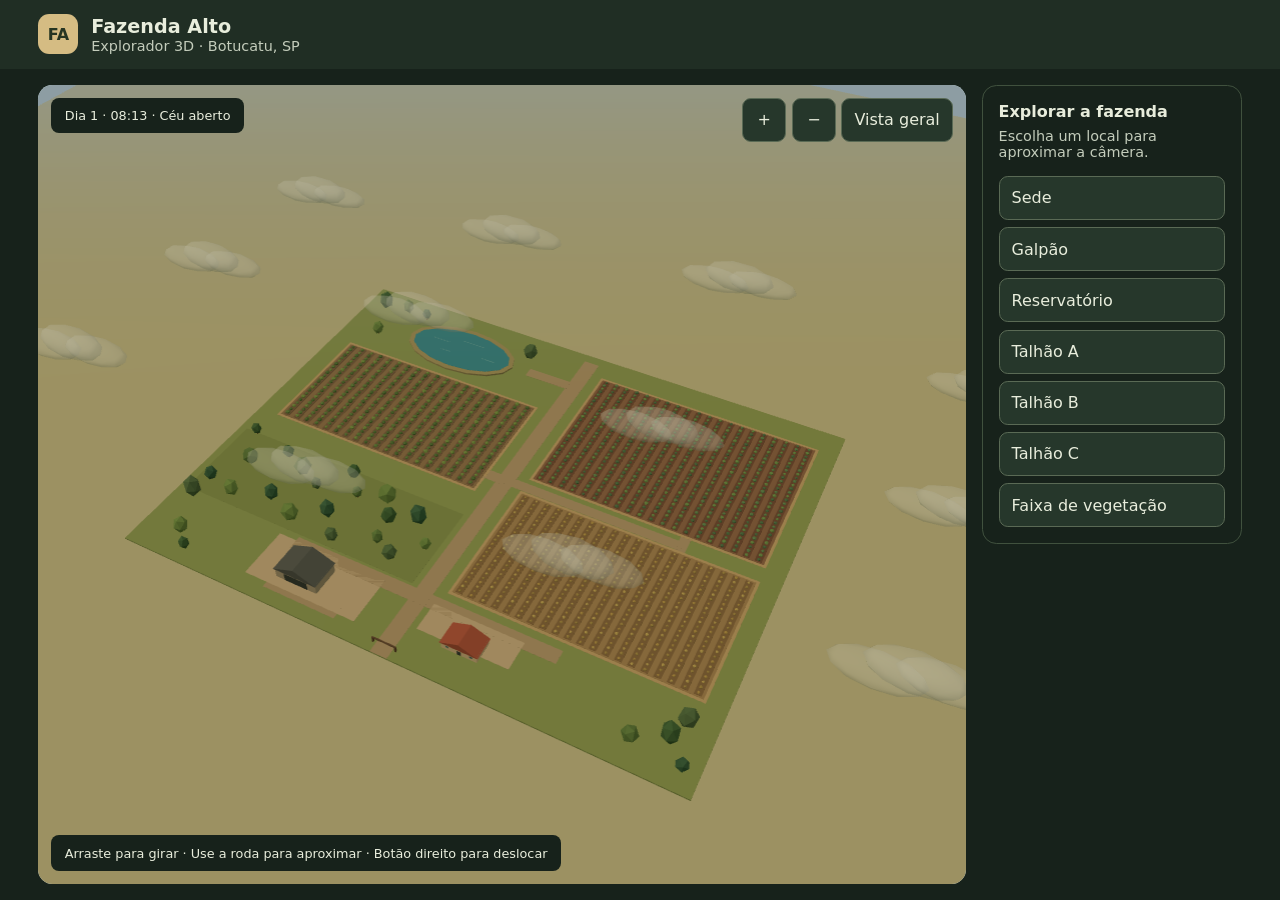
==== simulador/index.html @ 9cf9f793 "Publica maquete 3D, metas e relatórios de solo" ====
<!doctype html>
<html lang="pt-BR">
<head>
  <meta charset="utf-8">
  <meta name="viewport" content="width=device-width, initial-scale=1">
  <meta name="geo.region" content="BR-SP">
  <meta name="geo.placename" content="Botucatu">
  <meta name="geo.position" content="-22.885833;-48.445000">
  <title>Fazenda Alto · Explorador 3D</title>
  <link rel="stylesheet" href="./estilo.css">
  <script type="importmap">
    {"imports":{"three":"./vendor/build/three.module.min.js"}}
  </script>
  <script type="module" src="./camera.js"></script>
</head>
<body>
  <header>
    <span class="marca" aria-hidden="true">FA</span>
    <div><h1>Fazenda Alto</h1><p>Explorador 3D · Botucatu, SP</p></div>
  </header>
  <main>
    <section class="visor" aria-label="Vista tridimensional da fazenda">
      <div id="cena"></div>
      <p id="tempo" aria-label="Clima da fazenda"></p>
      <p id="estado" role="status">Carregando a fazenda…</p>
      <div class="controles" aria-label="Controles da câmera">
        <button id="aproximar" aria-label="Aproximar" disabled>+</button>
        <button id="afastar" aria-label="Afastar" disabled>−</button>
        <button id="geral" disabled>Vista geral</button>
      </div>
      <p class="ajuda">Arraste para girar · Use a roda para aproximar · Botão direito para deslocar</p>
    </section>
    <aside aria-label="Locais da propriedade">
      <h2>Explorar a fazenda</h2>
      <p>Escolha um local para aproximar a câmera.</p>
      <div id="locais"></div>
      <p id="descricao" aria-live="polite"></p>
    </aside>
  </main>
</body>
</html>
---- simulador/estilo.css ----
:root {
  font-family: system-ui, sans-serif;
  color: #e8eddc;
  background: #17221b;
  color-scheme: dark;
}

* { box-sizing: border-box; }
body { margin: 0; }
p, h1, h2 { margin: 0; }
header {
  display: flex;
  align-items: center;
  gap: .8rem;
  padding: .9rem clamp(1rem, 3vw, 2.5rem);
  background: #202e24;
}
h1 { font-size: 1.2rem; }
header p, aside p { color: #c3ccbb; font-size: .9rem; }
.marca {
  display: grid;
  place-items: center;
  width: 2.5rem;
  aspect-ratio: 1;
  border-radius: .7rem;
  background: #d5bc83;
  color: #263522;
  font-weight: 750;
}
main {
  display: grid;
  grid-template-columns: minmax(0, 1fr) minmax(220px, 260px);
  gap: 1rem;
  padding: 1rem clamp(1rem, 3vw, 2.5rem);
}
.visor {
  min-height: 27rem;
  height: calc(100dvh - 6.3rem);
  position: relative;
  overflow: hidden;
  border-radius: .9rem;
  background: #c9dce0;
}
#cena, #cena canvas { width: 100%; height: 100%; display: block; touch-action: none; }
#estado, .controles, .ajuda { position: absolute; margin: 0; }
#estado, .ajuda {
  bottom: .8rem;
  left: .8rem;
  right: .8rem;
  padding: .65rem .85rem;
  width: fit-content;
  border-radius: .5rem;
  background: #17221b;
  font-size: .8rem;
}
#estado { z-index: 1; }
.controles { top: .8rem; right: .8rem; display: flex; gap: .35rem; }
button {
  min-height: 2.75rem;
  min-width: 2.75rem;
  border: 1px solid #5a6a55;
  border-radius: .55rem;
  background: #26372b;
  color: inherit;
  padding: .55rem .75rem;
  font: inherit;
  cursor: pointer;
}
button:hover:not(:disabled), button[aria-pressed="true"] { background: #40533b; }
button:focus-visible { outline: 2px solid #e3c68e; outline-offset: 2px; }
button:disabled { opacity: .6; cursor: default; }
aside {
  align-self: start;
  padding: 1rem;
  border: 1px solid #40513e;
  border-radius: .9rem;
}
h2 { font-size: 1rem; margin-bottom: .45rem; }
#locais { display: grid; gap: .45rem; margin-top: 1rem; }
#locais button { text-align: left; }
#descricao:not(:empty) { margin-top: .85rem; }

@media (max-width: 720px) {
  main { grid-template-columns: 1fr; }
  .visor { min-height: 22rem; height: 60dvh; }
  #locais { grid-template-columns: repeat(auto-fit, minmax(8rem, 1fr)); }
}

#tempo {
  position: absolute;
  top: .8rem;
  left: .8rem;
  max-width: calc(100% - 1.6rem);
  padding: .65rem .85rem;
  border-radius: .5rem;
  background: #17221b;
  font-size: .8rem;
}
#tempo:empty { display: none; }
@media (max-width: 520px) {
  #tempo { top: 4.1rem; }
}
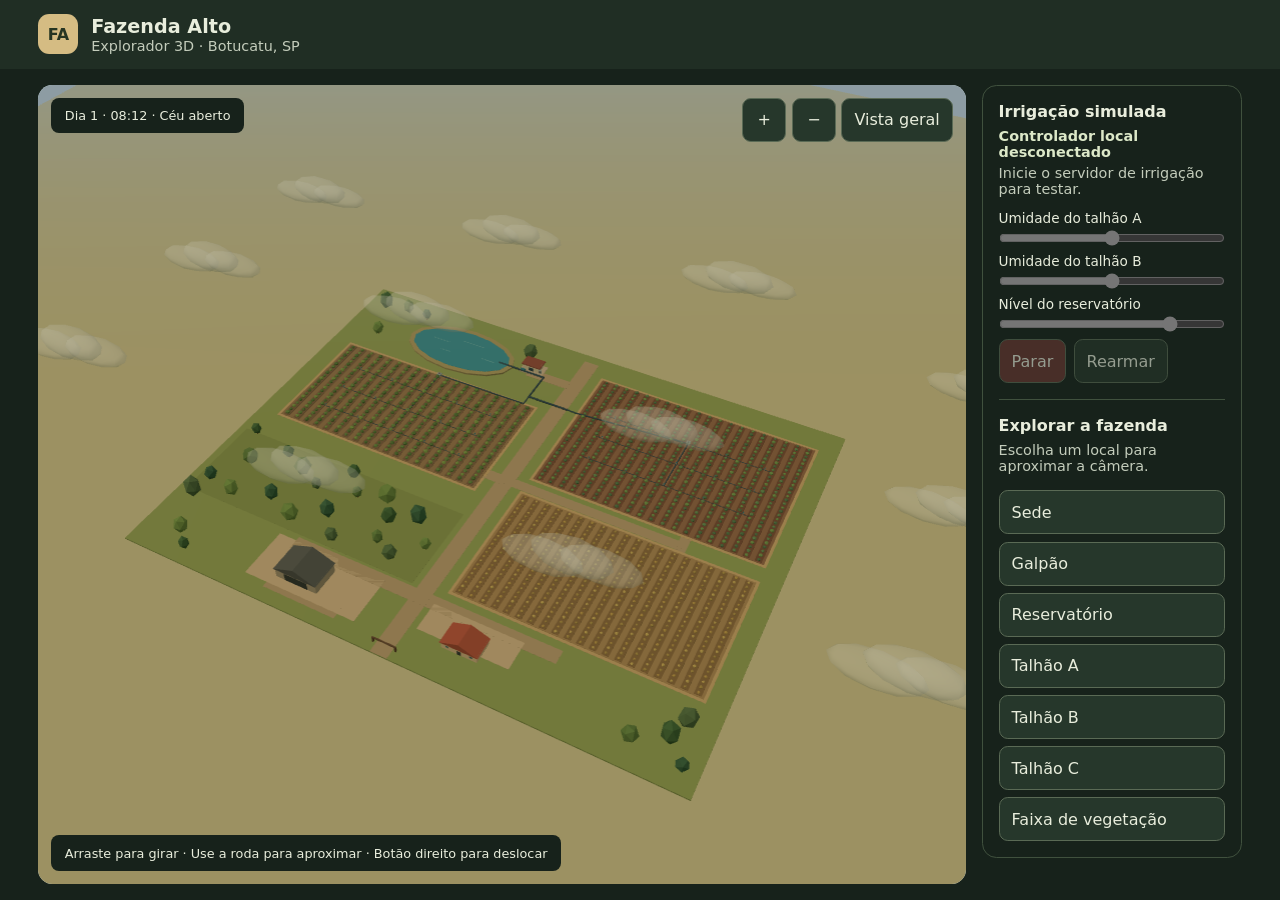
==== commit 23e5d6fb: "Integra irrigação à maquete e adiciona tutorial" ====
--- a/simulador/index.html
+++ b/simulador/index.html
@@ -30,7 +30,19 @@
       </div>
       <p class="ajuda">Arraste para girar · Use a roda para aproximar · Botão direito para deslocar</p>
     </section>
-    <aside aria-label="Locais da propriedade">
+    <aside aria-label="Irrigação e locais da propriedade">
+      <section id="irrigacao" aria-labelledby="irrigacao-titulo">
+        <h2 id="irrigacao-titulo">Irrigação simulada</h2>
+        <p role="status">Conectando ao controlador…</p>
+        <p id="atuadores"></p>
+        <label for="umidade_a">Umidade do talhão A <output></output><input id="umidade_a" type="range" name="umidade_a" min="0" max="100" value="50" disabled></label>
+        <label for="umidade_b">Umidade do talhão B <output></output><input id="umidade_b" type="range" name="umidade_b" min="0" max="100" value="50" disabled></label>
+        <label for="nivel">Nível do reservatório <output></output><input id="nivel" type="range" name="nivel" min="0" max="100" value="78" disabled></label>
+        <div class="acoes-irrigacao">
+          <button data-acao="parar" disabled>Parar</button>
+          <button data-acao="rearmar" disabled>Rearmar</button>
+        </div>
+      </section>
       <h2>Explorar a fazenda</h2>
       <p>Escolha um local para aproximar a câmera.</p>
       <div id="locais"></div>
--- a/simulador/estilo.css
+++ b/simulador/estilo.css
@@ -100,3 +100,12 @@
 @media (max-width: 520px) {
   #tempo { top: 4.1rem; }
 }
+
+#irrigacao { border-bottom: 1px solid #40513e; padding-bottom: 1rem; margin-bottom: 1rem; }
+#irrigacao [role="status"] { font-weight: 650; color: #dce8c8; }
+#atuadores { margin: .3rem 0 .8rem; }
+#irrigacao label { display: block; margin: .45rem 0; font-size: .85rem; }
+#irrigacao output { float: right; font-variant-numeric: tabular-nums; }
+#irrigacao input { display: block; width: 100%; margin: .25rem 0; accent-color: #b7cb88; }
+.acoes-irrigacao { display: flex; flex-wrap: wrap; gap: .45rem; }
+.acoes-irrigacao [data-acao="parar"] { background: #693632; }
